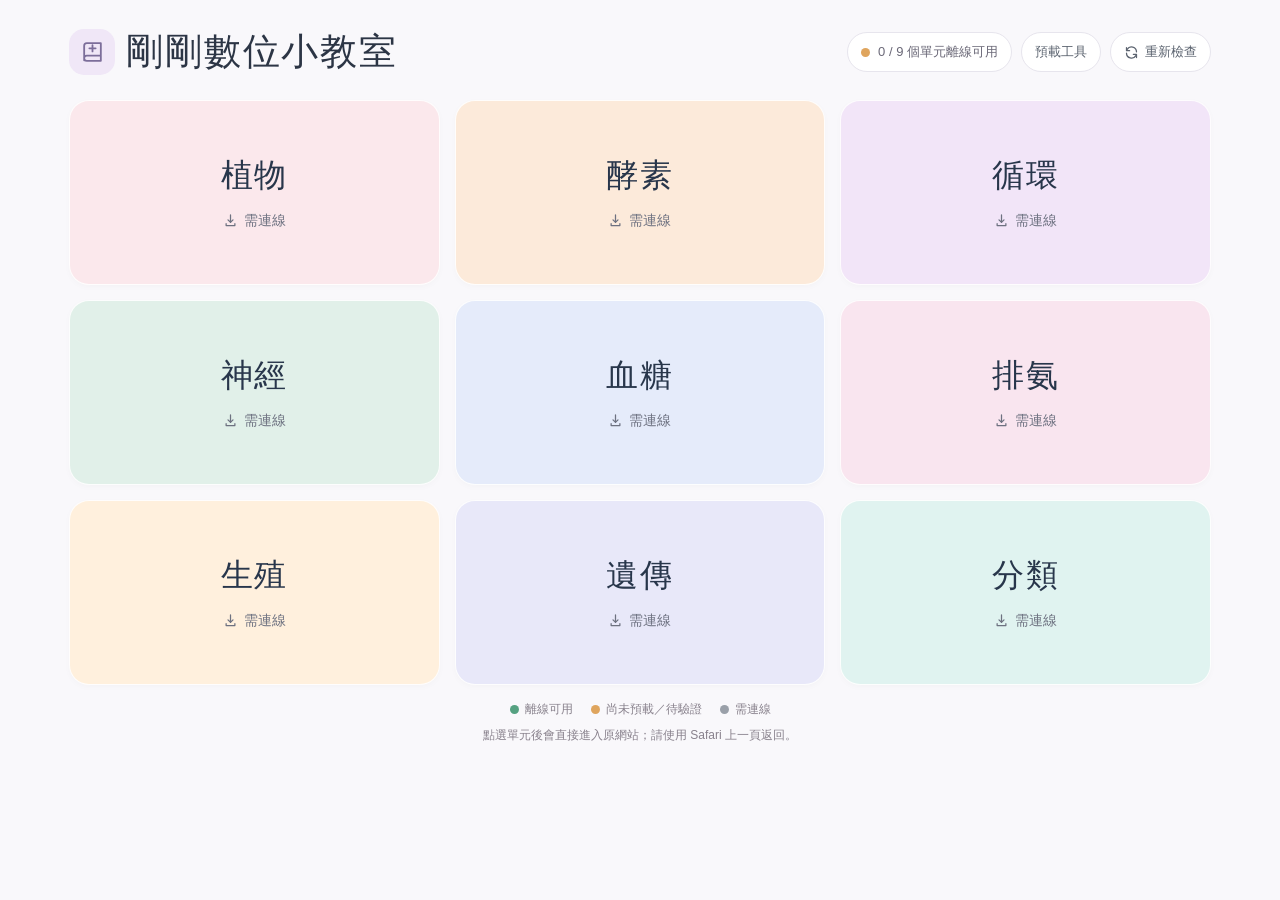
==== index.html @ 628648ef "Add files via upload" ====
<!doctype html>
<html lang="zh-Hant">
<head>
  <meta charset="UTF-8">
  <meta name="viewport" content="width=device-width, initial-scale=1, viewport-fit=cover">
  <meta name="theme-color" content="#f9f8fb">
  <meta name="description" content="剛剛數位小教室｜國中生物互動學習工具入口">
  <title>剛剛數位小教室</title>
  <link rel="stylesheet" href="./style.css">
  <script src="./app.js" defer></script>
</head>
<body>
  <main class="page">
    <header class="masthead">
      <div class="brand">
        <div class="brand-mark" aria-hidden="true">
          <svg viewBox="0 0 24 24" fill="none" stroke="currentColor" stroke-width="1.75" stroke-linecap="round" stroke-linejoin="round"><path d="M4 19.5V5.5A2.5 2.5 0 0 1 6.5 3H20v17H6.5A2.5 2.5 0 0 1 4 17.5 2.5 2.5 0 0 1 6.5 15H20"/><path d="M9 8h6M12 5v6"/></svg>
        </div>
        <h1>剛剛數位小教室</h1>
      </div>
      <div class="header-controls">
        <div class="summary" id="summary" role="status" aria-live="polite">
          <span class="summary-light" aria-hidden="true"></span>
          <span id="summary-text">正在檢查離線狀態</span>
        </div>
        <button class="check-button" id="prepare" type="button" hidden title="預先下載已整合的本機工具所需資源">預載工具</button>
        <button class="check-button" id="recheck" type="button" title="重新檢查本機快取中的教學工具" aria-label="重新檢查離線狀態">
          <svg viewBox="0 0 24 24" fill="none" stroke="currentColor" stroke-width="2" stroke-linecap="round" stroke-linejoin="round" aria-hidden="true"><path d="M20 11a8 8 0 0 0-14.9-4M4 4v5h5"/><path d="M4 13a8 8 0 0 0 14.9 4M20 20v-5h-5"/></svg>
          <span>重新檢查</span>
        </button>
      </div>
    </header>

    <section id="grid" class="grid" aria-label="教學單元">
      <p class="loading">載入教學單元中…</p>
    </section>

    <footer class="footer">
      <div class="legend" aria-label="離線狀態說明">
        <span class="legend-item"><span class="small-dot green"></span>離線可用</span>
        <span class="legend-item"><span class="small-dot orange"></span>尚未預載／待驗證</span>
        <span class="legend-item"><span class="small-dot gray"></span>需連線</span>
      </div>
      <p id="note">點選單元後會直接進入原網站；請使用 Safari 上一頁返回。</p>
    </footer>
  </main>
</body>
</html>
---- style.css ----
:root{
  font-family:-apple-system,BlinkMacSystemFont,"Noto Sans TC","PingFang TC","Microsoft JhengHei",sans-serif;
  color:#2c3545;background:#f9f8fb;font-synthesis:none;
}
*{box-sizing:border-box}
html{min-height:100%;-webkit-text-size-adjust:100%}
body{margin:0;min-height:100vh}
button,a{-webkit-tap-highlight-color:transparent}
.page{width:min(1200px,100%);margin:auto;padding:clamp(14px,2.4vw,29px);padding-bottom:max(18px,env(safe-area-inset-bottom))}
.masthead{display:flex;justify-content:space-between;align-items:center;gap:14px;margin-bottom:clamp(16px,2.4vw,25px)}
.brand{display:flex;align-items:center;gap:11px;min-width:0}
.brand-mark{display:grid;place-items:center;width:46px;height:46px;flex:none;border-radius:15px;background:#f0e7f7;color:#7c6e9a}
.brand-mark svg{width:25px;height:25px}
h1{margin:0;font-size:clamp(24px,3.0vw,37px);line-height:1.25;letter-spacing:.05em;font-weight:800;white-space:nowrap}
.header-controls{display:flex;align-items:center;gap:9px}
.summary{display:flex;align-items:center;gap:8px;border:1px solid #e7e5ed;background:#fff;border-radius:999px;padding:10px 13px;font-size:13px;color:#6a6877;white-space:nowrap}
.summary-light,.small-dot{width:9px;height:9px;flex:none;display:inline-block;border-radius:50%;background:#aeb1b9}
.summary-light.good,.small-dot.green{background:#55a181}
.summary-light.warn,.small-dot.orange{background:#dfa55e}
.small-dot.gray{background:#9aa0a9}
.check-button{display:flex;align-items:center;gap:6px;background:#fff;border:1px solid #e7e5ed;border-radius:999px;color:#5c6470;padding:10px 13px;font-size:13px;font-weight:650;cursor:pointer;white-space:nowrap}
.check-button svg{width:15px;height:15px}.check-button:active{transform:scale(.98)}
.grid{display:grid;grid-template-columns:repeat(3,minmax(0,1fr));gap:clamp(9px,1.2vw,15px)}
.tile{display:flex;flex-direction:column;align-items:center;justify-content:center;gap:17px;min-height:clamp(131px,21vh,185px);border:1px solid rgba(255,255,255,.9);border-radius:20px;text-decoration:none;color:#28364b;box-shadow:0 2px 6px rgba(50,38,55,.025);transition:transform .16s ease, box-shadow .16s ease;user-select:none}
.tile:hover{transform:translateY(-2px);box-shadow:0 8px 22px rgba(50,38,55,.065)}.tile:active{transform:scale(.987)}.tile:focus-visible{outline:3px solid #9382bf;outline-offset:2px}
.tile-title{font-size:clamp(24px,2.6vw,32px);font-weight:800;line-height:1.2;letter-spacing:.055em;text-align:center}
.tile-status{display:inline-flex;align-items:center;gap:6px;font-size:clamp(12px,1.2vw,14px);font-weight:600;color:#6e7480;line-height:1.3}
.tile-status svg{width:15px;height:15px;flex:none}
.tile-status.ready{color:#24795c}.tile-status.pending{color:#986a3d}.tile-status.online{color:#6d7180}.tile-status.unset{color:#9a5963}
.loading{grid-column:1/-1;text-align:center;padding:8vh 0;color:#8e8794}
.footer{margin-top:16px;text-align:center;color:#88818c;font-size:12px}
.legend{display:flex;justify-content:center;align-items:center;gap:18px;flex-wrap:wrap}
.legend-item{display:flex;align-items:center;gap:6px}
.footer p{margin:9px 0 0}
@media (max-width:800px){.masthead{align-items:flex-start;flex-wrap:wrap}.header-controls{margin-left:auto}}
@media (max-width:560px){.grid{grid-template-columns:repeat(2,minmax(0,1fr))}.tile{min-height:135px}.brand-mark{width:39px;height:39px}.summary{padding:8px 10px}.check-button{padding:8px 11px}.check-button span{display:none}.footer{font-size:11px}}
@media(orientation:landscape) and (max-height:740px){.page{padding:12px 18px}.masthead{margin-bottom:10px}.brand-mark{width:37px;height:37px;border-radius:11px}.brand-mark svg{width:22px;height:22px}h1{font-size:27px}.tile{min-height:clamp(103px,23vh,145px);gap:13px;border-radius:17px}.tile-title{font-size:25px}.grid{gap:9px}.footer{margin-top:9px}.footer p{margin-top:4px}}
@media(prefers-reduced-motion:reduce){.tile,.check-button{transition:none}}
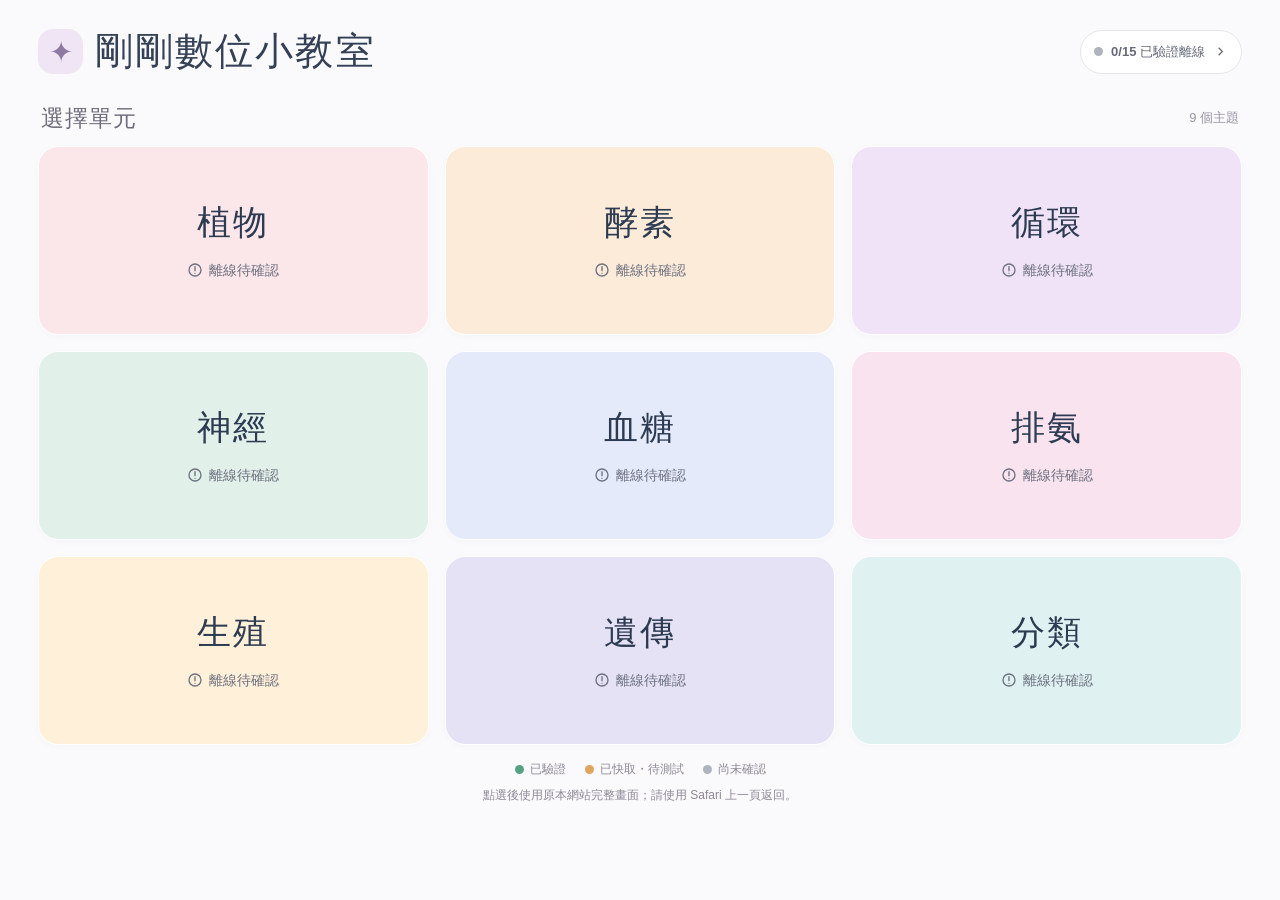
==== commit 360dadae: "Add files via upload" ====
--- a/index.html
+++ b/index.html
@@ -1,48 +1,45 @@
 <!doctype html>
 <html lang="zh-Hant">
 <head>
-  <meta charset="UTF-8">
+  <meta charset="utf-8">
   <meta name="viewport" content="width=device-width, initial-scale=1, viewport-fit=cover">
-  <meta name="theme-color" content="#f9f8fb">
-  <meta name="description" content="剛剛數位小教室｜國中生物互動學習工具入口">
+  <meta name="theme-color" content="#faf9fc">
+  <meta name="description" content="剛剛數位小教室：國中生物互動教學入口">
   <title>剛剛數位小教室</title>
-  <link rel="stylesheet" href="./style.css">
-  <script src="./app.js" defer></script>
+  <link rel="icon" href="./icon.svg" type="image/svg+xml">
+  <link rel="manifest" href="./manifest.webmanifest">
+  <link rel="stylesheet" href="./hub-v4.css">
+  <script src="./hub-v4.js" defer></script>
 </head>
 <body>
   <main class="page">
     <header class="masthead">
       <div class="brand">
-        <div class="brand-mark" aria-hidden="true">
-          <svg viewBox="0 0 24 24" fill="none" stroke="currentColor" stroke-width="1.75" stroke-linecap="round" stroke-linejoin="round"><path d="M4 19.5V5.5A2.5 2.5 0 0 1 6.5 3H20v17H6.5A2.5 2.5 0 0 1 4 17.5 2.5 2.5 0 0 1 6.5 15H20"/><path d="M9 8h6M12 5v6"/></svg>
-        </div>
+        <span class="brand-icon" aria-hidden="true">✦</span>
         <h1>剛剛數位小教室</h1>
       </div>
-      <div class="header-controls">
-        <div class="summary" id="summary" role="status" aria-live="polite">
-          <span class="summary-light" aria-hidden="true"></span>
-          <span id="summary-text">正在檢查離線狀態</span>
-        </div>
-        <button class="check-button" id="prepare" type="button" hidden title="預先下載已整合的本機工具所需資源">預載工具</button>
-        <button class="check-button" id="recheck" type="button" title="重新檢查本機快取中的教學工具" aria-label="重新檢查離線狀態">
-          <svg viewBox="0 0 24 24" fill="none" stroke="currentColor" stroke-width="2" stroke-linecap="round" stroke-linejoin="round" aria-hidden="true"><path d="M20 11a8 8 0 0 0-14.9-4M4 4v5h5"/><path d="M4 13a8 8 0 0 0 14.9 4M20 20v-5h-5"/></svg>
-          <span>重新檢查</span>
-        </button>
-      </div>
+      <button class="status-summary" id="status-summary" type="button" aria-label="查看離線準備情況">
+        <span class="status-dot" id="status-dot"></span><span id="status-summary-text">檢查離線狀態</span>
+        <svg viewBox="0 0 24 24" aria-hidden="true"><path d="m9 18 6-6-6-6"/></svg>
+      </button>
     </header>
-
-    <section id="grid" class="grid" aria-label="教學單元">
-      <p class="loading">載入教學單元中…</p>
+    <section class="section-heading" id="section-heading" aria-live="polite">
+      <h2 id="section-title">選擇單元</h2>
+      <span id="section-count" class="section-count">9 個主題</span>
     </section>
-
+    <section class="grid" id="grid" aria-label="教學單元">
+      <p class="loading">正在載入單元…</p>
+    </section>
     <footer class="footer">
-      <div class="legend" aria-label="離線狀態說明">
-        <span class="legend-item"><span class="small-dot green"></span>離線可用</span>
-        <span class="legend-item"><span class="small-dot orange"></span>尚未預載／待驗證</span>
-        <span class="legend-item"><span class="small-dot gray"></span>需連線</span>
-      </div>
-      <p id="note">點選單元後會直接進入原網站；請使用 Safari 上一頁返回。</p>
+      <div class="legend"><span><i class="dot green"></i>已驗證</span><span><i class="dot amber"></i>已快取・待測試</span><span><i class="dot gray"></i>尚未確認</span></div>
+      <p>點選後使用原本網站完整畫面；請使用 Safari 上一頁返回。</p>
     </footer>
   </main>
+  <dialog id="offline-dialog" class="offline-dialog" aria-labelledby="offline-title">
+    <div class="dialog-head"><h2 id="offline-title">離線準備檢查</h2><button class="close" id="close-dialog" type="button" aria-label="關閉">✕</button></div>
+    <p class="dialog-info">這裡檢查的是<strong>目前這台 iPad</strong>。綠色狀態須先關閉 Wi-Fi、成功操作過該單元，再手動確認；系統也會檢查是否仍有必要的快取。單純連上 Wi-Fi 不代表離線可用。</p>
+    <div id="offline-list" class="offline-list"></div>
+    <div class="dialog-foot"><button id="refresh-status" type="button">重新檢查</button><button id="dialog-done" type="button">完成</button></div>
+  </dialog>
 </body>
 </html>
--- a/hub-v4.css
+++ b/hub-v4.css
@@ -0,0 +1,18 @@
+:root{font-family:-apple-system,BlinkMacSystemFont,"PingFang TC","Noto Sans TC","Microsoft JhengHei",sans-serif;background:#faf9fc;color:#344056;font-synthesis:none}
+*{box-sizing:border-box}html{min-height:100%;-webkit-text-size-adjust:100%}body{margin:0;min-height:100vh}button,a{-webkit-tap-highlight-color:transparent}button{font:inherit}
+.page{max-width:1260px;margin:0 auto;padding:clamp(14px,2.4vw,28px);padding-bottom:max(16px,env(safe-area-inset-bottom))}
+.masthead{display:flex;align-items:center;justify-content:space-between;gap:16px;margin-bottom:clamp(18px,2.5vw,27px)}
+.brand{display:flex;align-items:center;gap:12px;min-width:0}.brand-icon{width:45px;height:45px;display:grid;place-items:center;background:#f0e5f4;border-radius:15px;color:#8d79a2;font-size:29px;flex:none}
+h1{font-size:clamp(24px,3.2vw,38px);font-weight:800;line-height:1.25;letter-spacing:.055em;white-space:nowrap;margin:0}
+.status-summary{display:flex;align-items:center;gap:8px;background:white;border:1px solid #e7e4ed;border-radius:999px;padding:11px 13px;font-size:13px;font-weight:650;color:#666a79;white-space:nowrap;cursor:pointer;min-height:44px}.status-summary svg{width:15px;height:15px;stroke:currentColor;fill:none;stroke-width:2}.status-dot,.dot{display:inline-block;width:9px;height:9px;flex:none;border-radius:50%;background:#aeb4be}.status-dot.good,.dot.green{background:#55a184}.status-dot.partial,.dot.amber{background:#dfa55e}.dot.gray{background:#aeb4be}
+.section-heading{display:flex;align-items:center;justify-content:space-between;gap:12px;margin:0 0 12px;padding:0 3px}.section-heading h2{font-size:clamp(17px,2vw,23px);font-weight:700;letter-spacing:.04em;margin:0;color:#6e6c7a}.section-count{color:#9995a2;font-size:13px}
+.grid{display:grid;grid-template-columns:repeat(3,minmax(0,1fr));gap:clamp(9px,1.3vw,16px)}
+.tile{display:flex;flex-direction:column;align-items:center;justify-content:center;gap:clamp(12px,2vh,19px);min-height:clamp(142px,21vh,196px);border:1px solid rgba(255,255,255,.95);border-radius:20px;text-decoration:none;color:#2c3b52;box-shadow:0 2px 7px rgba(61,48,64,.025);transition:transform .16s ease,box-shadow .16s ease;cursor:pointer;user-select:none;padding:12px 8px}
+.tile:hover{transform:translateY(-2px);box-shadow:0 8px 18px rgba(61,48,64,.07)}.tile:active{transform:scale(.987)}.tile:focus-visible,.status-summary:focus-visible,.close:focus-visible{outline:3px solid #9a8ac7;outline-offset:3px}
+.tile-title{font-size:clamp(24px,2.7vw,34px);font-weight:800;line-height:1.25;letter-spacing:.055em;text-align:center}.tile-status{display:flex;align-items:center;gap:6px;font-size:clamp(12px,1.1vw,14px);font-weight:600;color:#747785;line-height:1.25}.tile-status svg{width:16px;height:16px;flex:none}.tile-status.ready{color:#257b5d}.tile-status.cached{color:#966a3d}.tile-status.unknown{color:#6d7180}
+.loading{grid-column:1/-1;text-align:center;color:#9a95a1;padding:8vh 0}.footer{text-align:center;margin-top:16px;color:#8d8996;font-size:12px}.footer p{margin:9px 0 0}.legend{display:flex;gap:19px;align-items:center;justify-content:center;flex-wrap:wrap}.legend span{display:flex;align-items:center;gap:6px}
+.offline-dialog{border:1px solid #e8e2ec;border-radius:22px;padding:0;width:min(690px,calc(100vw - 28px));max-height:min(90dvh,850px);background:#fff;color:#354056;box-shadow:0 24px 90px #24203655}.offline-dialog::backdrop{background:rgba(28,30,47,.4)}.dialog-head{display:flex;align-items:center;justify-content:space-between;gap:15px;padding:19px 22px 12px}.dialog-head h2{margin:0;font-size:23px}.close{border:0;background:#f3eff5;border-radius:10px;width:36px;height:36px;cursor:pointer}.dialog-info{font-size:13px;color:#696977;line-height:1.7;margin:0 22px 12px}.offline-list{padding:0 22px 8px;max-height:53dvh;overflow:auto}.offline-row{display:flex;align-items:center;justify-content:space-between;gap:12px;padding:10px 0;border-bottom:1px solid #f0edf2}.offline-name{font-size:14px;font-weight:700}.offline-state{font-size:12px;color:#777985;margin-top:3px}.offline-state.ready{color:#287e60}.offline-state.cached{color:#9b6b3b}.offline-actions{display:flex;gap:6px;flex-shrink:0}.offline-actions button,.dialog-foot button{border:1px solid #e4dfea;background:#faf8fb;border-radius:10px;padding:8px 10px;font-size:12px;color:#515366;font-weight:650;cursor:pointer;min-height:37px}.offline-actions button:disabled{opacity:.45;cursor:not-allowed}.dialog-foot{display:flex;justify-content:flex-end;gap:10px;padding:14px 22px 19px}.dialog-foot #dialog-done{background:#ecdfef;border-color:#ecdfef}
+@media(max-width:760px){.masthead{flex-wrap:wrap;align-items:flex-start}.status-summary{margin-left:auto}.tile{min-height:142px}.tile-title{font-size:25px}}
+@media(max-width:570px){.grid{grid-template-columns:repeat(2,minmax(0,1fr))}.tile{min-height:140px}.brand-icon{width:38px;height:38px}h1{font-size:23px}.tile-title{font-size:23px}.section-heading{margin-top:2px}.status-summary{font-size:12px}.offline-row{flex-wrap:wrap}.offline-actions{width:100%}}
+@media(orientation:landscape) and (max-height:740px){.page{padding:11px 18px}.masthead{margin-bottom:11px}.brand-icon{width:38px;height:38px;border-radius:11px}h1{font-size:28px}.section-heading{margin-bottom:8px}.section-heading h2{font-size:18px}.tile{min-height:clamp(103px,22vh,147px);gap:11px;border-radius:17px}.tile-title{font-size:clamp(23px,2.6vw,30px)}.grid{gap:9px}.footer{margin-top:9px}.footer p{margin-top:4px}}
+@media(prefers-reduced-motion:reduce){.tile{transition:none}}
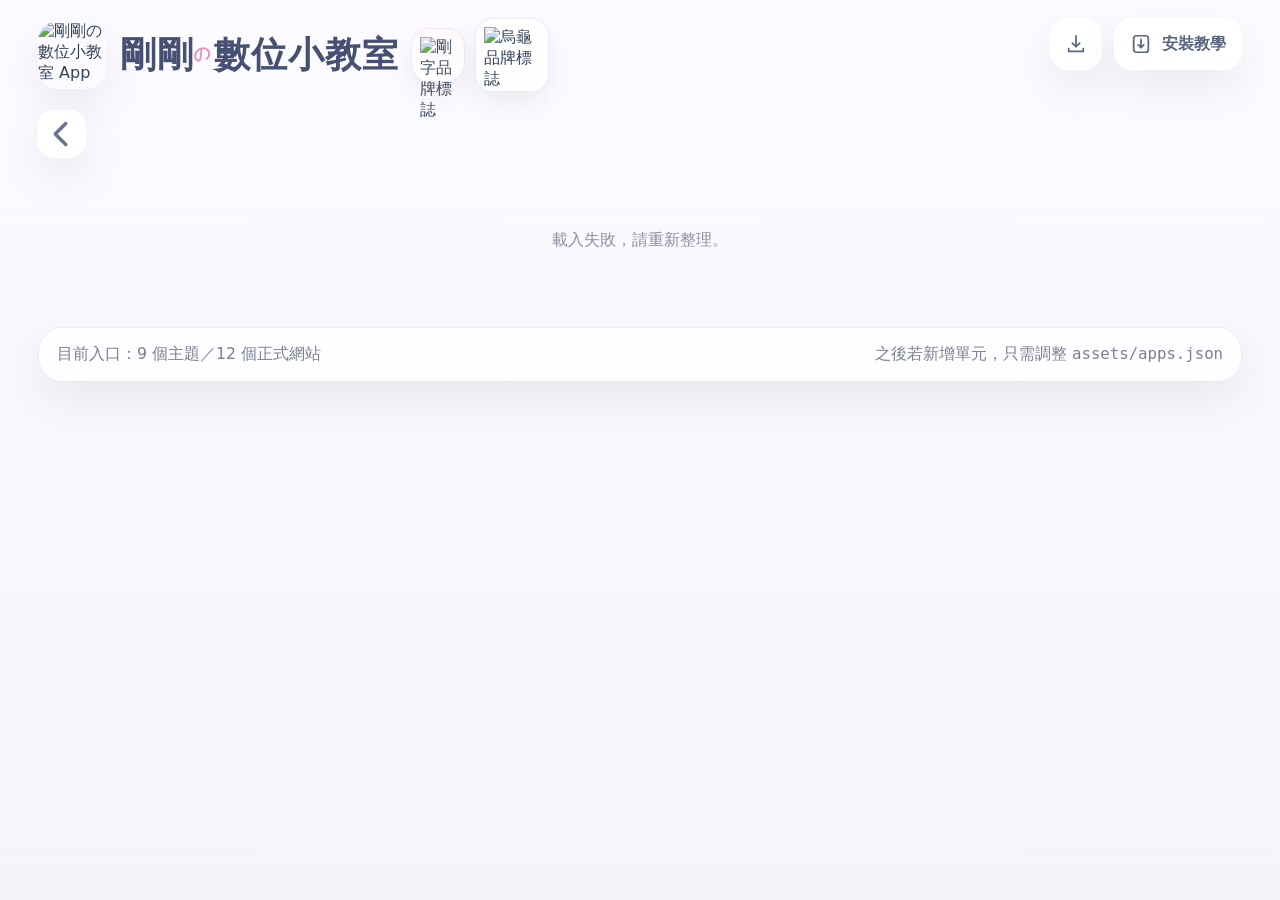
==== commit 57a9183a: "Add files via upload" ====
--- a/index.html
+++ b/index.html
@@ -1,45 +1,35 @@
 <!doctype html>
 <html lang="zh-Hant">
 <head>
-  <meta charset="utf-8">
-  <meta name="viewport" content="width=device-width, initial-scale=1, viewport-fit=cover">
-  <meta name="theme-color" content="#faf9fc">
-  <meta name="description" content="剛剛數位小教室：國中生物互動教學入口">
-  <title>剛剛數位小教室</title>
-  <link rel="icon" href="./icon.svg" type="image/svg+xml">
+  <meta charset="utf-8"><meta name="viewport" content="width=device-width,initial-scale=1,viewport-fit=cover">
+  <meta name="theme-color" content="#faf7fb"><meta name="description" content="剛剛の數位小教室｜國中生物互動教學入口網站">
+  <title>剛剛の數位小教室</title>
+  <link rel="icon" href="./assets/app-icon-192.png" type="image/png">
+  <link rel="apple-touch-icon" href="./assets/app-icon-180.png">
   <link rel="manifest" href="./manifest.webmanifest">
-  <link rel="stylesheet" href="./hub-v4.css">
-  <script src="./hub-v4.js" defer></script>
+  <link rel="stylesheet" href="./style.css"><script src="./app.js" defer></script>
 </head>
 <body>
-  <main class="page">
-    <header class="masthead">
-      <div class="brand">
-        <span class="brand-icon" aria-hidden="true">✦</span>
-        <h1>剛剛數位小教室</h1>
+  <div class="shell">
+    <header class="header">
+      <div class="identity">
+        <img class="app-mark" src="./assets/app-icon-192.png" alt="剛剛の數位小教室 App Icon">
+        <div class="title-wrap">
+          <h1>剛剛<span class="no">の</span>數位小教室</h1>
+          <div class="logo-cluster" aria-label="品牌標誌">
+            <div class="logo-dot"><img src="./assets/logo-mark-black.png" alt="剛字品牌標誌"></div>
+            <div class="logo-card"><img src="./assets/logo-turtle.png" alt="烏龜品牌標誌"></div>
+          </div>
+        </div>
       </div>
-      <button class="status-summary" id="status-summary" type="button" aria-label="查看離線準備情況">
-        <span class="status-dot" id="status-dot"></span><span id="status-summary-text">檢查離線狀態</span>
-        <svg viewBox="0 0 24 24" aria-hidden="true"><path d="m9 18 6-6-6-6"/></svg>
-      </button>
+      <div class="header-actions">
+        <a class="icon-btn" href="./offline.html" title="離線教材" aria-label="離線教材"><svg viewBox="0 0 24 24" fill="none" stroke="currentColor" stroke-width="1.9" stroke-linecap="round" stroke-linejoin="round" aria-hidden="true"><path d="M12 3v12m-4-4 4 4 4-4"/><path d="M4 17v3h16v-3"/></svg></a>
+        <button class="install-button" id="install-help" type="button" aria-haspopup="dialog" aria-controls="install-dialog"><svg viewBox="0 0 24 24" fill="none" stroke="currentColor" stroke-width="1.9" stroke-linecap="round" stroke-linejoin="round" aria-hidden="true"><rect x="4" y="3" width="16" height="18" rx="3"/><path d="M12 7v9m-3-3 3 3 3-3"/></svg><span>安裝教學</span></button>
+      </div>
     </header>
-    <section class="section-heading" id="section-heading" aria-live="polite">
-      <h2 id="section-title">選擇單元</h2>
-      <span id="section-count" class="section-count">9 個主題</span>
-    </section>
-    <section class="grid" id="grid" aria-label="教學單元">
-      <p class="loading">正在載入單元…</p>
-    </section>
-    <footer class="footer">
-      <div class="legend"><span><i class="dot green"></i>已驗證</span><span><i class="dot amber"></i>已快取・待測試</span><span><i class="dot gray"></i>尚未確認</span></div>
-      <p>點選後使用原本網站完整畫面；請使用 Safari 上一頁返回。</p>
-    </footer>
-  </main>
-  <dialog id="offline-dialog" class="offline-dialog" aria-labelledby="offline-title">
-    <div class="dialog-head"><h2 id="offline-title">離線準備檢查</h2><button class="close" id="close-dialog" type="button" aria-label="關閉">✕</button></div>
-    <p class="dialog-info">這裡檢查的是<strong>目前這台 iPad</strong>。綠色狀態須先關閉 Wi-Fi、成功操作過該單元，再手動確認；系統也會檢查是否仍有必要的快取。單純連上 Wi-Fi 不代表離線可用。</p>
-    <div id="offline-list" class="offline-list"></div>
-    <div class="dialog-foot"><button id="refresh-status" type="button">重新檢查</button><button id="dialog-done" type="button">完成</button></div>
-  </dialog>
-</body>
-</html>
+    <div class="section-bar" id="section-bar" hidden><button class="back-button" id="back-button" type="button" aria-label="返回首頁"><svg viewBox="0 0 24 24" fill="none" stroke="currentColor" stroke-width="2.3" stroke-linecap="round" stroke-linejoin="round"><path d="m14.5 5-7 7 7 7"/></svg></button><h2 id="section-name"></h2></div>
+    <main id="grid" class="grid" aria-label="教學網站選單"><p class="loading">正在載入…</p></main>
+    <section class="meta-panel"><div>目前入口：9 個主題／12 個正式網站</div><div>之後若新增單元，只需調整 <code>assets/apps.json</code></div></section>
+  </div>
+  <dialog class="dialog" id="install-dialog" aria-labelledby="install-title"><div class="dialog-body"><div class="dialog-top"><h2 id="install-title">安裝到 iPad</h2><button id="close-install" class="dialog-close" type="button" aria-label="關閉">✕</button></div><ol class="steps"><li><span class="step-number">1</span><span>用 <strong>Safari</strong> 開啟本網站</span></li><li><span class="step-number">2</span><span>點下方 <strong>分享</strong> 鍵</span></li><li><span class="step-number">3</span><span>選擇 <strong>加入主畫面</strong></span></li><li><span class="step-number">4</span><span>之後可直接從 iPad 主畫面開啟</span></li></ol><p class="install-note">這一版先更新入口網站視覺與品牌。離線教材下載功能請等你下一輪測試時再驗收。</p><button id="done-install" class="dialog-done" type="button">知道了</button></div></dialog>
+</body></html>
--- a/style.css
+++ b/style.css
@@ -0,0 +1,55 @@
+
+:root{
+  --bg:#f8f5fb; --panel:#ffffffbf; --text:#35425b; --muted:#7a8194; --line:#ece4f2;
+  --shadow:0 16px 40px rgba(122,112,146,.12); --radius:28px;
+  --rose:#f7dde4; --beige:#f2e4d5; --lavender:#eadcf6; --mint:#dbece6; --blue:#dfe5f4;
+  --pink:#f3dfe9; --sand:#f4e7d1; --violet:#e4e2f8; --sage:#dbe9e6;
+}
+*{box-sizing:border-box}
+html,body{margin:0;padding:0;background:linear-gradient(180deg,#fcfbff 0%,#f7f3fa 100%);color:var(--text);font-family:"DFPHaiBao-W3","Hannotate TC","PingFang TC","Microsoft JhengHei",system-ui,sans-serif;}
+body{min-height:100dvh}
+a{text-decoration:none;color:inherit}
+button{font:inherit}
+.shell{max-width:1240px;margin:0 auto;padding:18px 18px 36px}
+.header{display:flex;justify-content:space-between;gap:18px;align-items:flex-start;margin-bottom:18px;flex-wrap:wrap}
+.identity{display:flex;gap:14px;align-items:center;flex:1 1 auto;min-width:290px}
+.app-mark{width:68px;height:68px;border-radius:20px;box-shadow:var(--shadow)}
+.title-wrap{display:flex;align-items:center;gap:12px;flex-wrap:wrap}
+h1{margin:0;font-size:clamp(1.9rem,2.8vw,2.8rem);line-height:1;color:#465073;font-weight:900;letter-spacing:.03em}
+h1 .no{display:inline-block;font-size:.48em;transform:rotate(-18deg) translateY(-.45em);transform-origin:center;color:#ec8fb0;margin:0 .08em 0 .02em;font-weight:900}
+.logo-cluster{display:flex;align-items:center;gap:10px;flex-wrap:nowrap}
+.logo-card,.logo-dot{display:grid;place-items:center;border-radius:18px;background:rgba(255,255,255,.82);box-shadow:0 10px 24px rgba(124,105,140,.11);border:1px solid rgba(241,230,244,.9)}
+.logo-card{width:74px;height:74px;padding:8px}
+.logo-card img{max-width:100%;max-height:100%;object-fit:contain}
+.logo-dot{width:54px;height:54px;padding:8px;background:linear-gradient(180deg,#fff9fb,#fff)}
+.logo-dot img{max-width:100%;max-height:100%;object-fit:contain;opacity:.94}
+.header-actions{display:flex;align-items:center;gap:12px;flex-wrap:wrap}
+.icon-btn,.install-button{border:0;background:#fff;border-radius:18px;box-shadow:var(--shadow);display:flex;align-items:center;justify-content:center;color:#5b6680}
+.icon-btn{width:52px;height:52px}
+.install-button{padding:0 16px;height:52px;gap:10px;font-weight:800}
+.install-button span{white-space:nowrap}
+.icon-btn svg,.install-button svg{width:22px;height:22px}
+.section-bar{display:flex;align-items:center;gap:14px;margin:8px 0 18px}
+.back-button{width:48px;height:48px;border-radius:16px;border:0;background:#fff;box-shadow:var(--shadow);display:grid;place-items:center;color:#66728f}
+.section-bar h2{margin:0;font-size:1.55rem;font-weight:900;color:#55607d}
+.grid{display:grid;grid-template-columns:repeat(3,minmax(0,1fr));gap:18px}
+.card{min-height:138px;border-radius:28px;padding:20px 24px;display:flex;align-items:center;justify-content:center;position:relative;box-shadow:0 12px 30px rgba(137,118,150,.10);border:1px solid rgba(255,255,255,.72);transition:transform .16s ease, box-shadow .16s ease}
+.card:hover,.card:focus-visible{transform:translateY(-2px);box-shadow:0 16px 34px rgba(137,118,150,.16)}
+.card .name{font-size:2rem;font-weight:900;letter-spacing:.05em;color:#3f4a67;text-align:center}
+.card .small{font-size:1.42rem}
+.rose{background:var(--rose)} .beige{background:var(--beige)} .lavender{background:var(--lavender)} .mint{background:var(--mint)} .blue{background:var(--blue)} .pink{background:var(--pink)} .sand{background:var(--sand)} .violet{background:var(--violet)} .sage{background:var(--sage)}
+.meta-panel{margin-top:22px;background:rgba(255,255,255,.75);border:1px solid rgba(242,232,246,.95);box-shadow:var(--shadow);border-radius:24px;padding:16px 18px;color:var(--muted);font-size:.98rem;display:flex;justify-content:space-between;gap:18px;flex-wrap:wrap}
+.dialog{border:0;border-radius:24px;padding:0;max-width:520px;width:min(92vw,520px);box-shadow:0 30px 80px rgba(39,34,54,.22)}
+.dialog::backdrop{background:rgba(50,43,64,.42)}
+.dialog-body{padding:22px 22px 20px;background:#fff}
+.dialog-top{display:flex;align-items:center;justify-content:space-between;gap:12px;margin-bottom:8px}
+.dialog-top h2{margin:0;font-size:1.5rem;color:#4f5a78}
+.dialog-close{width:40px;height:40px;border:0;border-radius:14px;background:#f7f2fa;color:#67708a}
+.steps{list-style:none;padding:8px 0 0;margin:0;display:grid;gap:12px}
+.steps li{display:flex;gap:10px;align-items:flex-start;color:#56607c;font-size:1rem}
+.step-number{width:28px;height:28px;border-radius:50%;background:#fde4eb;color:#cf6f92;display:grid;place-items:center;font-weight:900;flex:0 0 28px}
+.install-note{margin:18px 0 0;color:#8b7484;background:#fff6f8;padding:12px 14px;border-radius:16px;line-height:1.6}
+.dialog-done{margin-top:18px;width:100%;height:48px;border:0;border-radius:16px;background:#5f6e97;color:#fff;font-weight:900}
+.loading{grid-column:1/-1;text-align:center;color:#8a90a2;padding:38px 0}
+@media (max-width:980px){.grid{grid-template-columns:repeat(2,minmax(0,1fr));}.card{min-height:128px}.card .name{font-size:1.8rem}}
+@media (max-width:640px){.shell{padding:16px 14px 28px}.grid{grid-template-columns:1fr}.identity{align-items:flex-start}.title-wrap{align-items:flex-start;flex-direction:column;gap:10px}.logo-cluster{gap:8px}.logo-card{width:62px;height:62px}.logo-dot{width:48px;height:48px}.header-actions{width:100%;justify-content:flex-end}.card{min-height:116px}.card .name{font-size:1.65rem}.meta-panel{font-size:.93rem}}
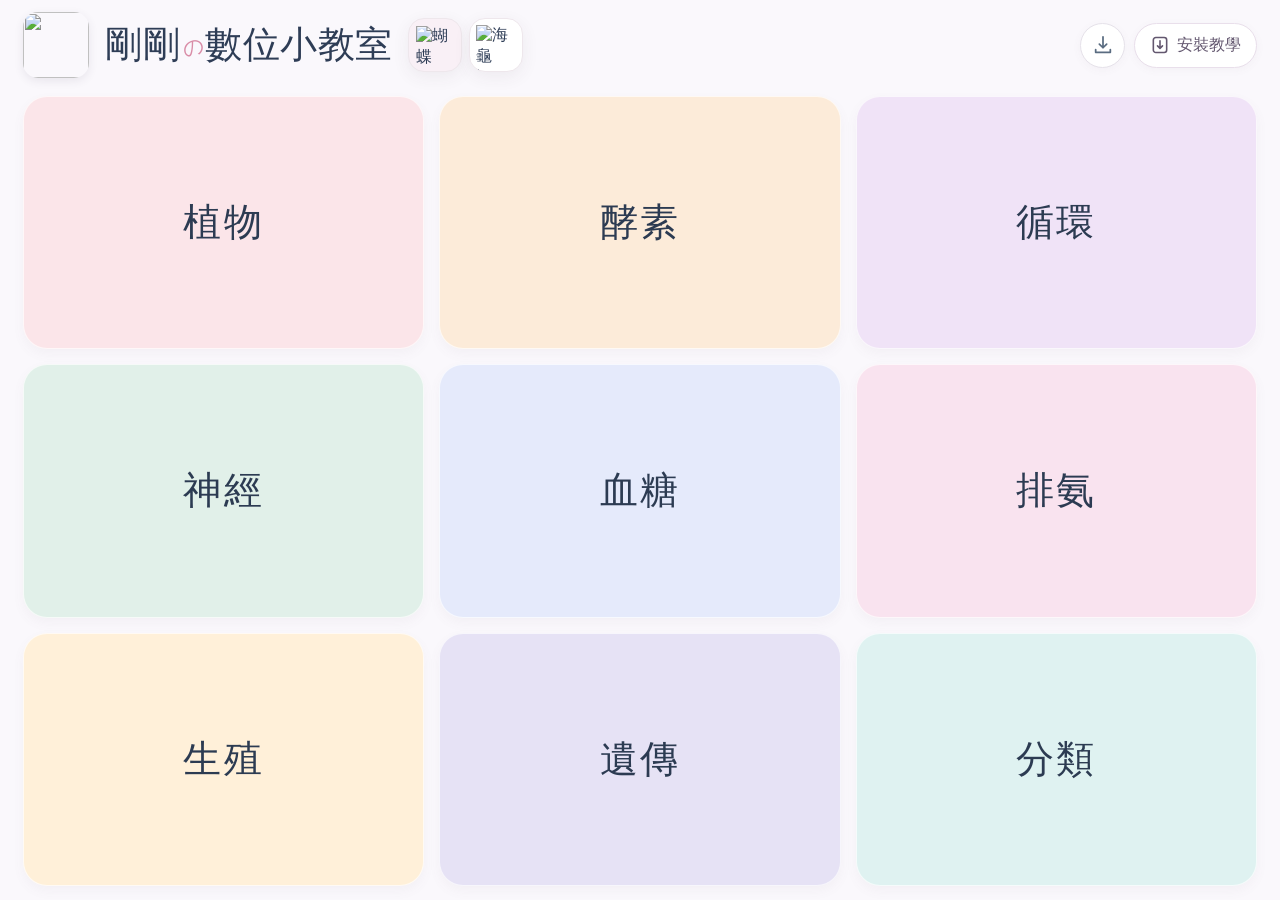
==== commit 63315200: "Add files via upload" ====
--- a/index.html
+++ b/index.html
@@ -1,35 +1,58 @@
 <!doctype html>
 <html lang="zh-Hant">
 <head>
-  <meta charset="utf-8"><meta name="viewport" content="width=device-width,initial-scale=1,viewport-fit=cover">
-  <meta name="theme-color" content="#faf7fb"><meta name="description" content="剛剛の數位小教室｜國中生物互動教學入口網站">
+  <meta charset="utf-8">
+  <meta name="viewport" content="width=device-width, initial-scale=1, viewport-fit=cover">
+  <meta name="theme-color" content="#faf8fc">
+  <meta name="description" content="剛剛の數位小教室｜自製生物互動教學網站">
   <title>剛剛の數位小教室</title>
   <link rel="icon" href="./assets/app-icon-192.png" type="image/png">
   <link rel="apple-touch-icon" href="./assets/app-icon-180.png">
   <link rel="manifest" href="./manifest.webmanifest">
-  <link rel="stylesheet" href="./style.css"><script src="./app.js" defer></script>
+  <link rel="stylesheet" href="./style.css">
+  <script src="./app.js" defer></script>
 </head>
 <body>
   <div class="shell">
     <header class="header">
       <div class="identity">
-        <img class="app-mark" src="./assets/app-icon-192.png" alt="剛剛の數位小教室 App Icon">
-        <div class="title-wrap">
-          <h1>剛剛<span class="no">の</span>數位小教室</h1>
-          <div class="logo-cluster" aria-label="品牌標誌">
-            <div class="logo-dot"><img src="./assets/logo-mark-black.png" alt="剛字品牌標誌"></div>
-            <div class="logo-card"><img src="./assets/logo-turtle.png" alt="烏龜品牌標誌"></div>
+        <img class="app-mark" src="./assets/app-icon-192.png" width="60" height="60" alt="" aria-hidden="true">
+        <div class="brand-row">
+          <h1>剛剛<span class="kana-no">の</span>數位小教室</h1>
+          <div class="brand-logos" aria-label="蝴蝶與海龜品牌標誌">
+            <span class="brand-logo brand-logo-butterfly"><img src="./assets/brand-butterfly.png" alt="蝴蝶 Logo"></span>
+            <span class="brand-logo brand-logo-turtle"><img src="./assets/brand-turtle.png" alt="海龜 Logo"></span>
           </div>
         </div>
       </div>
-      <div class="header-actions">
-        <a class="icon-btn" href="./offline.html" title="離線教材" aria-label="離線教材"><svg viewBox="0 0 24 24" fill="none" stroke="currentColor" stroke-width="1.9" stroke-linecap="round" stroke-linejoin="round" aria-hidden="true"><path d="M12 3v12m-4-4 4 4 4-4"/><path d="M4 17v3h16v-3"/></svg></a>
-        <button class="install-button" id="install-help" type="button" aria-haspopup="dialog" aria-controls="install-dialog"><svg viewBox="0 0 24 24" fill="none" stroke="currentColor" stroke-width="1.9" stroke-linecap="round" stroke-linejoin="round" aria-hidden="true"><rect x="4" y="3" width="16" height="18" rx="3"/><path d="M12 7v9m-3-3 3 3 3-3"/></svg><span>安裝教學</span></button>
-      </div>
+      <div class="header-actions"><a class="offline-entry" href="./offline.html" title="離線教材下載" aria-label="離線教材下載"><svg viewBox="0 0 24 24" fill="none" stroke="currentColor" stroke-width="1.9" stroke-linecap="round" stroke-linejoin="round" aria-hidden="true"><path d="M12 3v12m-4-4 4 4 4-4"/><path d="M4 17v3h16v-3"/></svg></a><button class="install-button" id="install-help" type="button" aria-haspopup="dialog" aria-controls="install-dialog">
+        <svg viewBox="0 0 24 24" fill="none" stroke="currentColor" stroke-width="1.9" stroke-linecap="round" stroke-linejoin="round" aria-hidden="true"><rect x="4" y="3" width="16" height="18" rx="3"/><path d="M12 7v9m-3-3 3 3 3-3"/></svg>
+        <span>安裝教學</span>
+      </button></div>
     </header>
-    <div class="section-bar" id="section-bar" hidden><button class="back-button" id="back-button" type="button" aria-label="返回首頁"><svg viewBox="0 0 24 24" fill="none" stroke="currentColor" stroke-width="2.3" stroke-linecap="round" stroke-linejoin="round"><path d="m14.5 5-7 7 7 7"/></svg></button><h2 id="section-name"></h2></div>
-    <main id="grid" class="grid" aria-label="教學網站選單"><p class="loading">正在載入…</p></main>
-    <section class="meta-panel"><div>目前入口：9 個主題／12 個正式網站</div><div>之後若新增單元，只需調整 <code>assets/apps.json</code></div></section>
+    <div class="section-bar" id="section-bar" hidden>
+      <button class="back-button" id="back-button" type="button" aria-label="返回九宮格首頁" title="返回九宮格首頁">
+        <svg viewBox="0 0 24 24" fill="none" stroke="currentColor" stroke-width="2.3" stroke-linecap="round" stroke-linejoin="round" aria-hidden="true"><path d="m14.5 5-7 7 7 7"/></svg>
+      </button>
+      <h2 id="section-name"></h2>
+    </div>
+    <main id="grid" class="grid" aria-label="教學網站選單">
+      <p class="loading">正在載入…</p>
+    </main>
   </div>
-  <dialog class="dialog" id="install-dialog" aria-labelledby="install-title"><div class="dialog-body"><div class="dialog-top"><h2 id="install-title">安裝到 iPad</h2><button id="close-install" class="dialog-close" type="button" aria-label="關閉">✕</button></div><ol class="steps"><li><span class="step-number">1</span><span>用 <strong>Safari</strong> 開啟本網站</span></li><li><span class="step-number">2</span><span>點下方 <strong>分享</strong> 鍵</span></li><li><span class="step-number">3</span><span>選擇 <strong>加入主畫面</strong></span></li><li><span class="step-number">4</span><span>之後可直接從 iPad 主畫面開啟</span></li></ol><p class="install-note">這一版先更新入口網站視覺與品牌。離線教材下載功能請等你下一輪測試時再驗收。</p><button id="done-install" class="dialog-done" type="button">知道了</button></div></dialog>
-</body></html>+  <dialog class="install-dialog" id="install-dialog" aria-labelledby="install-title">
+    <div class="dialog-top">
+      <h2 id="install-title">安裝到 iPad</h2>
+      <button id="close-install" class="dialog-close" type="button" aria-label="關閉安裝教學">✕</button>
+    </div>
+    <ol class="steps">
+      <li><span class="step-number">1</span><span>用 <strong>Safari</strong> 開啟本網站</span></li>
+      <li><span class="step-number">2</span><span>點選 <strong>分享</strong> <span aria-hidden="true">▢↑</span>（或工具列的分享選項）</span></li>
+      <li><span class="step-number">3</span><span>選擇 <strong>加入主畫面</strong></span></li>
+      <li><span class="step-number">4</span><span>點選 <strong>加入</strong>，回主畫面開啟</span></li>
+    </ol>
+    <p class="install-note">加入主畫面不代表所有教材已離線下載；各單元仍需完成離線準備。</p>
+    <button id="done-install" class="dialog-done" type="button">知道了</button>
+  </dialog>
+</body>
+</html>
--- a/style.css
+++ b/style.css
@@ -1,55 +1,33 @@
+:root{font-family:-apple-system,BlinkMacSystemFont,"PingFang TC","Noto Sans TC","Microsoft JhengHei",sans-serif;color:#2e3d56;background:#faf8fc;font-synthesis:none}
+*{box-sizing:border-box}html{height:100%;-webkit-text-size-adjust:100%}body{margin:0;min-height:100%;}button,a{-webkit-tap-highlight-color:transparent}button{font:inherit}
+.shell{max-width:1320px;min-height:100dvh;margin:auto;display:flex;flex-direction:column;padding:clamp(12px,2vw,23px);padding-top:max(12px,env(safe-area-inset-top));padding-bottom:max(14px,env(safe-area-inset-bottom));gap:clamp(12px,2vh,22px)}
+.header{display:flex;align-items:center;justify-content:space-between;gap:14px;min-height:64px}
+.identity{display:flex;align-items:center;min-width:0;gap:clamp(8px,1.3vw,16px)}.app-mark{width:clamp(48px,6vw,66px);height:clamp(48px,6vw,66px);object-fit:cover;border-radius:15px;flex:none;box-shadow:0 3px 10px #3e355018}
+h1{font-weight:800;font-size:clamp(24px,3.3vw,39px);line-height:1.2;letter-spacing:.05em;margin:0;white-space:nowrap}.logo-space{display:none;width:clamp(35px,4vw,49px);height:clamp(35px,4vw,49px);flex:none;border-radius:12px;background:#f0e8f4;border:1.5px dashed #d9cfe0}.logo-space.loaded{display:block;border:none;background:transparent;background-size:contain;background-repeat:no-repeat;background-position:center}
+.install-button{display:flex;align-items:center;justify-content:center;gap:7px;white-space:nowrap;padding:10px 15px;border-radius:999px;background:#fff;border:1px solid #e9dfeb;color:#63576f;font-weight:650;font-size:clamp(13px,1.4vw,16px);cursor:pointer;min-height:45px;box-shadow:0 2px 8px #79677d0d}.install-button svg{width:20px;height:20px}
+.section-bar{display:flex;align-items:center;gap:8px;min-height:45px}.section-bar[hidden]{display:none}.section-bar h2{font-size:clamp(22px,2.5vw,30px);font-weight:750;margin:0}.back-button{display:grid;place-items:center;width:44px;height:44px;border:none;border-radius:14px;background:#f1ebf4;color:#60516e;cursor:pointer}.back-button svg{width:24px;height:24px}
+.grid{display:grid;grid-template-columns:repeat(3,minmax(0,1fr));grid-auto-rows:minmax(100px,1fr);gap:clamp(9px,1.2vw,17px);flex:1;min-height:0}.grid.children{flex:none;grid-auto-rows:clamp(130px,23vh,220px);align-content:start}.tile{display:grid;place-items:center;min-height:clamp(132px,19vh,220px);padding:12px;border:1px solid #ffffffb5;border-radius:clamp(17px,2vw,24px);text-decoration:none;color:#2c3b52;cursor:pointer;user-select:none;box-shadow:0 5px 12px #7a61760d;transition:transform .16s,box-shadow .16s}.tile:hover{transform:translateY(-2px);box-shadow:0 7px 20px #6657691c}.tile:active{transform:scale(.988)}.tile span{text-align:center;font-weight:780;letter-spacing:.055em;font-size:clamp(26px,3vw,38px);line-height:1.3}.grid.children .tile span{font-size:clamp(23px,2.7vw,34px)}.loading{grid-column:1/-1;align-self:center;text-align:center;color:#968da0}.tile:focus-visible,.install-button:focus-visible,.dialog-close:focus-visible,.dialog-done:focus-visible,.back-button:focus-visible{outline:3px solid #8277c5;outline-offset:3px}
+.install-dialog{border:1px solid #eee6f1;border-radius:24px;padding:24px;width:min(550px,calc(100vw - 30px));max-height:90dvh;box-shadow:0 26px 80px #251d3655;color:#354058;background:#fff}.install-dialog::backdrop{background:#302c426e}.dialog-top{display:flex;align-items:center;justify-content:space-between;gap:12px}.dialog-top h2{margin:0;font-size:clamp(23px,2.5vw,28px)}.dialog-close{width:42px;height:42px;flex:none;border-radius:13px;background:#f5f0f7;border:none;color:#67576e;font-size:18px;cursor:pointer}.steps{list-style:none;padding:0;margin:18px 0 0;display:grid;gap:16px}.steps li{display:flex;align-items:center;gap:13px;font-size:clamp(16px,1.8vw,19px);line-height:1.45}.step-number{display:grid;place-items:center;flex:none;width:35px;height:35px;border-radius:50%;background:#eee5f5;color:#735d92;font-weight:800}.install-note{font-size:13px;color:#7f7789;line-height:1.6;margin:18px 0}.dialog-done{display:block;border:none;background:#e9ddec;color:#554666;border-radius:13px;min-height:47px;width:100%;font-size:17px;font-weight:750;cursor:pointer}
+@media(max-width:650px){.shell{gap:13px}.header{flex-wrap:wrap}.identity{flex:1}.install-button{margin-left:auto}.grid{grid-template-columns:repeat(2,minmax(0,1fr));grid-auto-rows:145px}.grid.children{grid-auto-rows:150px}.tile{min-height:135px}.tile span{font-size:clamp(22px,5vw,28px)}.grid.children .tile span{font-size:clamp(20px,5vw,25px)}}
+@media(orientation:landscape) and (max-height:700px){.shell{gap:10px;padding:10px 16px}.header{min-height:46px}.app-mark{width:47px;height:47px;border-radius:12px}h1{font-size:clamp(23px,3vw,32px)}.tile{min-height:105px}.grid.children{grid-auto-rows:minmax(125px,25vh)}.tile span{font-size:clamp(22px,2.6vw,30px)}}
+@media(prefers-reduced-motion:reduce){.tile{transition:none}}
 
-:root{
-  --bg:#f8f5fb; --panel:#ffffffbf; --text:#35425b; --muted:#7a8194; --line:#ece4f2;
-  --shadow:0 16px 40px rgba(122,112,146,.12); --radius:28px;
-  --rose:#f7dde4; --beige:#f2e4d5; --lavender:#eadcf6; --mint:#dbece6; --blue:#dfe5f4;
-  --pink:#f3dfe9; --sand:#f4e7d1; --violet:#e4e2f8; --sage:#dbe9e6;
-}
-*{box-sizing:border-box}
-html,body{margin:0;padding:0;background:linear-gradient(180deg,#fcfbff 0%,#f7f3fa 100%);color:var(--text);font-family:"DFPHaiBao-W3","Hannotate TC","PingFang TC","Microsoft JhengHei",system-ui,sans-serif;}
-body{min-height:100dvh}
-a{text-decoration:none;color:inherit}
-button{font:inherit}
-.shell{max-width:1240px;margin:0 auto;padding:18px 18px 36px}
-.header{display:flex;justify-content:space-between;gap:18px;align-items:flex-start;margin-bottom:18px;flex-wrap:wrap}
-.identity{display:flex;gap:14px;align-items:center;flex:1 1 auto;min-width:290px}
-.app-mark{width:68px;height:68px;border-radius:20px;box-shadow:var(--shadow)}
-.title-wrap{display:flex;align-items:center;gap:12px;flex-wrap:wrap}
-h1{margin:0;font-size:clamp(1.9rem,2.8vw,2.8rem);line-height:1;color:#465073;font-weight:900;letter-spacing:.03em}
-h1 .no{display:inline-block;font-size:.48em;transform:rotate(-18deg) translateY(-.45em);transform-origin:center;color:#ec8fb0;margin:0 .08em 0 .02em;font-weight:900}
-.logo-cluster{display:flex;align-items:center;gap:10px;flex-wrap:nowrap}
-.logo-card,.logo-dot{display:grid;place-items:center;border-radius:18px;background:rgba(255,255,255,.82);box-shadow:0 10px 24px rgba(124,105,140,.11);border:1px solid rgba(241,230,244,.9)}
-.logo-card{width:74px;height:74px;padding:8px}
-.logo-card img{max-width:100%;max-height:100%;object-fit:contain}
-.logo-dot{width:54px;height:54px;padding:8px;background:linear-gradient(180deg,#fff9fb,#fff)}
-.logo-dot img{max-width:100%;max-height:100%;object-fit:contain;opacity:.94}
-.header-actions{display:flex;align-items:center;gap:12px;flex-wrap:wrap}
-.icon-btn,.install-button{border:0;background:#fff;border-radius:18px;box-shadow:var(--shadow);display:flex;align-items:center;justify-content:center;color:#5b6680}
-.icon-btn{width:52px;height:52px}
-.install-button{padding:0 16px;height:52px;gap:10px;font-weight:800}
-.install-button span{white-space:nowrap}
-.icon-btn svg,.install-button svg{width:22px;height:22px}
-.section-bar{display:flex;align-items:center;gap:14px;margin:8px 0 18px}
-.back-button{width:48px;height:48px;border-radius:16px;border:0;background:#fff;box-shadow:var(--shadow);display:grid;place-items:center;color:#66728f}
-.section-bar h2{margin:0;font-size:1.55rem;font-weight:900;color:#55607d}
-.grid{display:grid;grid-template-columns:repeat(3,minmax(0,1fr));gap:18px}
-.card{min-height:138px;border-radius:28px;padding:20px 24px;display:flex;align-items:center;justify-content:center;position:relative;box-shadow:0 12px 30px rgba(137,118,150,.10);border:1px solid rgba(255,255,255,.72);transition:transform .16s ease, box-shadow .16s ease}
-.card:hover,.card:focus-visible{transform:translateY(-2px);box-shadow:0 16px 34px rgba(137,118,150,.16)}
-.card .name{font-size:2rem;font-weight:900;letter-spacing:.05em;color:#3f4a67;text-align:center}
-.card .small{font-size:1.42rem}
-.rose{background:var(--rose)} .beige{background:var(--beige)} .lavender{background:var(--lavender)} .mint{background:var(--mint)} .blue{background:var(--blue)} .pink{background:var(--pink)} .sand{background:var(--sand)} .violet{background:var(--violet)} .sage{background:var(--sage)}
-.meta-panel{margin-top:22px;background:rgba(255,255,255,.75);border:1px solid rgba(242,232,246,.95);box-shadow:var(--shadow);border-radius:24px;padding:16px 18px;color:var(--muted);font-size:.98rem;display:flex;justify-content:space-between;gap:18px;flex-wrap:wrap}
-.dialog{border:0;border-radius:24px;padding:0;max-width:520px;width:min(92vw,520px);box-shadow:0 30px 80px rgba(39,34,54,.22)}
-.dialog::backdrop{background:rgba(50,43,64,.42)}
-.dialog-body{padding:22px 22px 20px;background:#fff}
-.dialog-top{display:flex;align-items:center;justify-content:space-between;gap:12px;margin-bottom:8px}
-.dialog-top h2{margin:0;font-size:1.5rem;color:#4f5a78}
-.dialog-close{width:40px;height:40px;border:0;border-radius:14px;background:#f7f2fa;color:#67708a}
-.steps{list-style:none;padding:8px 0 0;margin:0;display:grid;gap:12px}
-.steps li{display:flex;gap:10px;align-items:flex-start;color:#56607c;font-size:1rem}
-.step-number{width:28px;height:28px;border-radius:50%;background:#fde4eb;color:#cf6f92;display:grid;place-items:center;font-weight:900;flex:0 0 28px}
-.install-note{margin:18px 0 0;color:#8b7484;background:#fff6f8;padding:12px 14px;border-radius:16px;line-height:1.6}
-.dialog-done{margin-top:18px;width:100%;height:48px;border:0;border-radius:16px;background:#5f6e97;color:#fff;font-weight:900}
-.loading{grid-column:1/-1;text-align:center;color:#8a90a2;padding:38px 0}
-@media (max-width:980px){.grid{grid-template-columns:repeat(2,minmax(0,1fr));}.card{min-height:128px}.card .name{font-size:1.8rem}}
-@media (max-width:640px){.shell{padding:16px 14px 28px}.grid{grid-template-columns:1fr}.identity{align-items:flex-start}.title-wrap{align-items:flex-start;flex-direction:column;gap:10px}.logo-cluster{gap:8px}.logo-card{width:62px;height:62px}.logo-dot{width:48px;height:48px}.header-actions{width:100%;justify-content:flex-end}.card{min-height:116px}.card .name{font-size:1.65rem}.meta-panel{font-size:.93rem}}
+/* v5.1: download management is hidden behind one compact icon; no homepage text blocks. */
+.header-actions{display:flex;align-items:center;gap:9px;flex-shrink:0}
+.offline-entry{width:45px;height:45px;display:grid;place-items:center;border-radius:50%;background:#fff;color:#5a6c81;border:1px solid #e6e2ea;text-decoration:none;box-shadow:0 2px 8px #79677d0d}
+.offline-entry svg{width:22px;height:22px}
+.offline-entry:focus-visible{outline:3px solid #8277c5;outline-offset:3px}
+@media(max-width:650px){.header-actions{margin-left:auto}}
+
+/* v5.2.1 branding: original navigation and offline manager remain unchanged. */
+.brand-row{display:flex;align-items:center;gap:clamp(8px,1.2vw,16px);min-width:0}
+.brand-row h1{font-family:"DFPHaiBao-W4","華康海報體","Hannotate TC","PingFang TC","Noto Sans TC",sans-serif;font-weight:900;letter-spacing:.015em;font-size:clamp(22px,3.1vw,37px)}
+.kana-no{display:inline-block;font-size:.57em;vertical-align:.15em;margin:0 .07em;transform:rotate(-17deg);color:#d98da7;letter-spacing:0}
+.brand-logos{display:flex;align-items:center;gap:7px;flex-shrink:0}
+.brand-logo{width:clamp(38px,4.2vw,58px);height:clamp(38px,4.2vw,58px);display:grid;place-items:center;border-radius:16px;background:linear-gradient(145deg,#fffdfd,#faf4f8);border:1px solid #eee7ec;box-shadow:0 5px 17px rgba(69,53,70,.07);padding:5px;overflow:hidden}
+.brand-logo img{max-width:100%;max-height:100%;object-fit:contain;display:block}
+.brand-logo-butterfly{padding:7px;background:#f9f0f6}
+.brand-logo-turtle{padding:6px;background:#fff}
+@media(orientation:landscape) and (max-height:700px){.brand-logo{width:42px;height:42px;border-radius:12px}.brand-row h1{font-size:clamp(21px,2.8vw,31px)}}
+@media(max-width:780px){.brand-logos{gap:5px}.brand-logo{width:39px;height:39px}.brand-row h1{font-size:clamp(19px,3.5vw,30px)}}
+@media(max-width:650px){.brand-row{flex-wrap:wrap}.brand-logos{margin-left:1px}}
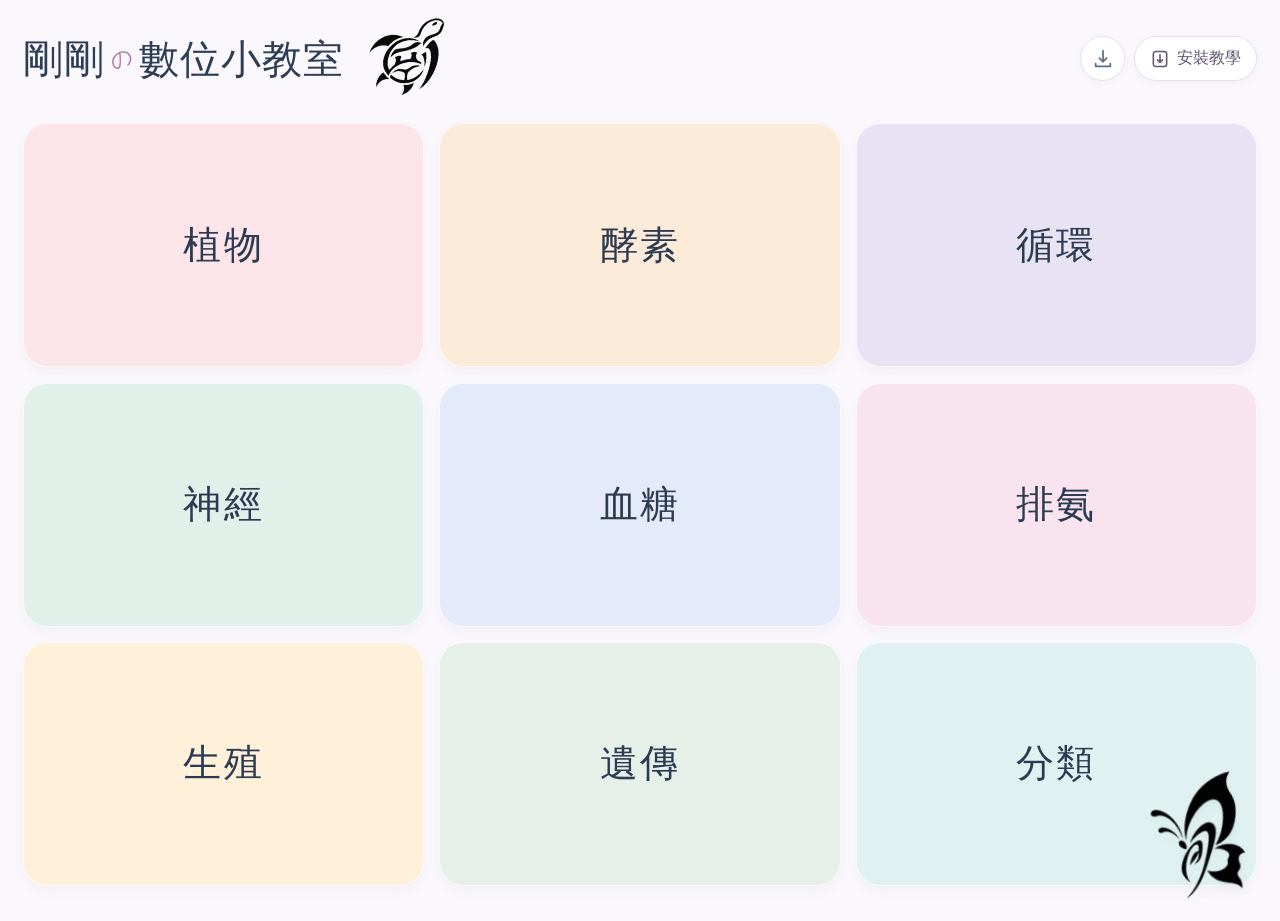
==== commit ab35c5ba: "Update Bio-Class v5.3" ====
--- a/index.html
+++ b/index.html
@@ -16,13 +16,9 @@
   <div class="shell">
     <header class="header">
       <div class="identity">
-        <img class="app-mark" src="./assets/app-icon-192.png" width="60" height="60" alt="" aria-hidden="true">
         <div class="brand-row">
           <h1>剛剛<span class="kana-no">の</span>數位小教室</h1>
-          <div class="brand-logos" aria-label="蝴蝶與海龜品牌標誌">
-            <span class="brand-logo brand-logo-butterfly"><img src="./assets/brand-butterfly.png" alt="蝴蝶 Logo"></span>
-            <span class="brand-logo brand-logo-turtle"><img src="./assets/brand-turtle.png" alt="海龜 Logo"></span>
-          </div>
+          <img class="header-turtle" src="./assets/brand-turtle.png" alt="" aria-hidden="true">
         </div>
       </div>
       <div class="header-actions"><a class="offline-entry" href="./offline.html" title="離線教材下載" aria-label="離線教材下載"><svg viewBox="0 0 24 24" fill="none" stroke="currentColor" stroke-width="1.9" stroke-linecap="round" stroke-linejoin="round" aria-hidden="true"><path d="M12 3v12m-4-4 4 4 4-4"/><path d="M4 17v3h16v-3"/></svg></a><button class="install-button" id="install-help" type="button" aria-haspopup="dialog" aria-controls="install-dialog">
@@ -36,9 +32,9 @@
       </button>
       <h2 id="section-name"></h2>
     </div>
-    <main id="grid" class="grid" aria-label="教學網站選單">
+    <div class="grid-stage"><img class="floating-brand floating-butterfly" src="./assets/brand-butterfly.png" alt="" aria-hidden="true"><main id="grid" class="grid" aria-label="教學網站選單">
       <p class="loading">正在載入…</p>
-    </main>
+    </main></div>
   </div>
   <dialog class="install-dialog" id="install-dialog" aria-labelledby="install-title">
     <div class="dialog-top">
--- a/style.css
+++ b/style.css
@@ -31,3 +31,38 @@
 @media(orientation:landscape) and (max-height:700px){.brand-logo{width:42px;height:42px;border-radius:12px}.brand-row h1{font-size:clamp(21px,2.8vw,31px)}}
 @media(max-width:780px){.brand-logos{gap:5px}.brand-logo{width:39px;height:39px}.brand-row h1{font-size:clamp(19px,3.5vw,30px)}}
 @media(max-width:650px){.brand-row{flex-wrap:wrap}.brand-logos{margin-left:1px}}
+
+/* v5.3: airy, large transparent animal silhouettes outside the tile content. */
+.shell{position:relative;isolation:isolate}
+.header{position:relative;z-index:2}
+.identity{gap:0}.app-mark,.brand-logos{display:none!important}
+.brand-row h1{font-size:clamp(25px,3.25vw,40px);letter-spacing:.025em}
+.kana-no{font-size:.55em;vertical-align:.2em;margin:0 .25em;transform:rotate(-24deg) translateY(-2px);color:#b878a0}
+.grid-stage{position:relative;flex:1;display:flex;min-height:0}
+.grid-stage .grid{width:100%;position:relative;z-index:1}
+.floating-brand{position:absolute;z-index:2;object-fit:contain;pointer-events:none;user-select:none;filter:drop-shadow(0 5px 4px rgba(41,39,54,.05))}
+.floating-butterfly{width:clamp(108px,12vw,166px);height:auto;top:-65px;right:clamp(48px,11vw,145px);transform:rotate(-16deg);opacity:.87}
+.floating-turtle{width:clamp(130px,14vw,196px);height:auto;bottom:-33px;right:-34px;transform:rotate(11deg);opacity:.85}
+/* Keep art from obscuring tap targets: reserve a narrow clear edge at the top/bottom. */
+.grid-stage .grid:not(.children){padding-top:36px;padding-bottom:23px}
+.grid-stage:has(.grid.children) .floating-brand{display:none}
+@media(orientation:landscape) and (max-height:700px){
+ .floating-butterfly{width:110px;top:-39px;right:85px}
+ .floating-turtle{width:125px;bottom:-16px;right:-12px}
+ .grid-stage .grid:not(.children){padding-top:20px;padding-bottom:10px}
+}
+@media(max-width:650px){.floating-butterfly{width:85px;top:-35px;right:35px}.floating-turtle{width:95px;right:-8px;bottom:-15px}.grid-stage .grid:not(.children){padding-top:26px}}
+
+/* v5.3 final: turtle beside the title, butterfly at the bottom-right grid corner. */
+.header{overflow:visible}
+.brand-row{position:relative;gap:clamp(8px,1.3vw,18px);overflow:visible}
+.header-turtle{display:block;width:clamp(62px,7.4vw,112px);height:clamp(60px,7.3vw,105px);object-fit:contain;flex-shrink:0;align-self:center;transform:rotate(-8deg);pointer-events:none;user-select:none}
+.grid-stage .floating-butterfly{width:clamp(105px,11vw,168px);top:auto;right:clamp(-22px,-1vw,-8px);bottom:clamp(-25px,-1.7vw,-10px);transform:rotate(-12deg);opacity:1}
+.grid-stage .grid:not(.children){padding-top:0;padding-bottom:0}
+@media(orientation:landscape) and (max-height:700px){
+ .header-turtle{width:clamp(60px,7vw,88px);height:clamp(54px,7vw,80px)}
+ .grid-stage .floating-butterfly{width:clamp(92px,10vw,125px);bottom:-12px;right:-9px}
+ .grid-stage .grid:not(.children){padding-top:0;padding-bottom:0}
+}
+@media(max-width:800px){.brand-row h1{font-size:clamp(19px,3.1vw,30px)}.header-turtle{width:clamp(44px,7vw,72px);height:clamp(44px,7vw,72px)}}
+@media(max-width:650px){.header-turtle{width:44px;height:44px}.grid-stage .floating-butterfly{width:88px;bottom:-10px;right:-7px}}
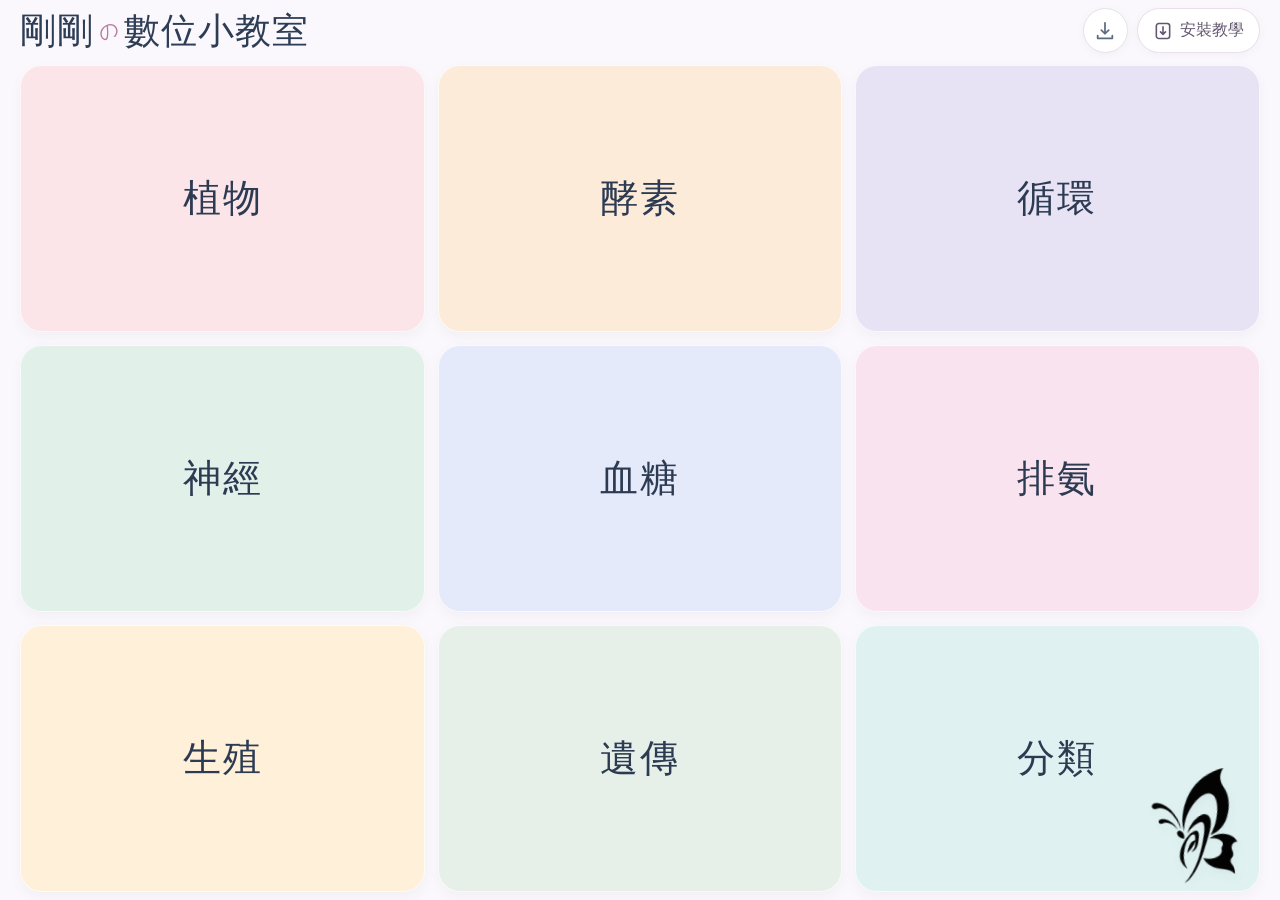
==== commit 66d473e2: "Update Bio-Class v5.4" ====
--- a/index.html
+++ b/index.html
@@ -18,7 +18,6 @@
       <div class="identity">
         <div class="brand-row">
           <h1>剛剛<span class="kana-no">の</span>數位小教室</h1>
-          <img class="header-turtle" src="./assets/brand-turtle.png" alt="" aria-hidden="true">
         </div>
       </div>
       <div class="header-actions"><a class="offline-entry" href="./offline.html" title="離線教材下載" aria-label="離線教材下載"><svg viewBox="0 0 24 24" fill="none" stroke="currentColor" stroke-width="1.9" stroke-linecap="round" stroke-linejoin="round" aria-hidden="true"><path d="M12 3v12m-4-4 4 4 4-4"/><path d="M4 17v3h16v-3"/></svg></a><button class="install-button" id="install-help" type="button" aria-haspopup="dialog" aria-controls="install-dialog">
@@ -36,6 +35,7 @@
       <p class="loading">正在載入…</p>
     </main></div>
   </div>
+  <div id="update-banner" class="update-banner" hidden role="status"><span>網站有新版</span><button id="update-now" type="button">立即更新</button><button id="update-dismiss" type="button" aria-label="稍後更新">×</button></div>
   <dialog class="install-dialog" id="install-dialog" aria-labelledby="install-title">
     <div class="dialog-top">
       <h2 id="install-title">安裝到 iPad</h2>
--- a/style.css
+++ b/style.css
@@ -66,3 +66,20 @@
 }
 @media(max-width:800px){.brand-row h1{font-size:clamp(19px,3.1vw,30px)}.header-turtle{width:clamp(44px,7vw,72px);height:clamp(44px,7vw,72px)}}
 @media(max-width:650px){.header-turtle{width:44px;height:44px}.grid-stage .floating-butterfly{width:88px;bottom:-10px;right:-7px}}
+
+/* v5.4: fixed, non-scrolling portal viewport (including iPad landscape). */
+html,body{width:100%;height:100%;overflow:hidden;overscroll-behavior:none}
+.shell{width:100%;height:100vh;height:100dvh;min-height:0;max-height:100dvh;overflow:hidden;gap:clamp(6px,1.3vh,14px);padding:clamp(8px,1.5vh,16px) clamp(10px,1.6vw,22px);padding-top:max(8px,env(safe-area-inset-top));padding-bottom:max(8px,env(safe-area-inset-bottom))}
+.header{flex:0 0 auto;min-height:0;gap:8px}.brand-row{min-width:0}.brand-row h1{font-size:clamp(18px,3vw,36px);max-width:100%;white-space:nowrap}.header-actions{flex-shrink:0}
+.header-turtle,.floating-turtle{display:none!important}
+.grid-stage{flex:1 1 0;min-height:0;overflow:visible}.grid-stage .grid{height:100%;min-height:0;grid-template-columns:repeat(3,minmax(0,1fr));grid-template-rows:repeat(3,minmax(0,1fr));grid-auto-rows:minmax(0,1fr);align-content:stretch;gap:clamp(6px,1.4vh,15px)}
+.grid-stage .grid.children{grid-template-rows:repeat(3,minmax(0,1fr));align-content:start;flex:1}
+.grid .tile,.grid.children .tile{min-width:0;min-height:0;height:100%;padding:clamp(4px,1vh,12px);border-radius:clamp(12px,1.7vw,23px)}
+.grid .tile span{font-size:clamp(18px,min(3vw,4.2vh),38px);overflow-wrap:anywhere}
+.grid.children .tile span{font-size:clamp(17px,min(2.8vw,4vh),34px)}
+.grid-stage .floating-butterfly{width:clamp(68px,10vw,130px);right:0;bottom:0;max-height:38%;object-fit:contain}
+.section-bar{flex:0 0 auto;min-height:0;height:clamp(32px,6vh,45px)}
+.update-banner[hidden]{display:none}.update-banner{position:fixed;z-index:50;top:max(8px,env(safe-area-inset-top));left:50%;transform:translateX(-50%);display:flex;align-items:center;gap:10px;white-space:nowrap;padding:8px 10px 8px 16px;border:1px solid #d9cce5;border-radius:16px;background:#fff;box-shadow:0 8px 30px #40324a35;font-size:14px;font-weight:700}
+.update-banner button{border:0;border-radius:10px;min-height:36px;padding:6px 12px;background:#eadcf4;color:#443252;font-weight:750;cursor:pointer}.update-banner #update-dismiss{background:transparent;font-size:22px;padding:2px 8px}
+@media(max-width:650px){.shell{gap:6px}.header{flex-wrap:nowrap}.header-actions{margin-left:0}.install-button{padding:6px 9px;min-height:36px;font-size:12px}.install-button svg{width:16px}.offline-entry{min-width:34px;min-height:34px}.brand-row h1{font-size:clamp(15px,3.4vw,23px)}.grid-stage .grid{grid-template-columns:repeat(3,minmax(0,1fr));grid-template-rows:repeat(3,minmax(0,1fr))}.grid .tile span{font-size:clamp(16px,3.4vw,25px)}.grid-stage .floating-butterfly{width:clamp(60px,12vw,95px)}}
+@media(orientation:landscape) and (max-height:540px){.shell{gap:5px;padding-top:5px;padding-bottom:5px}.header{height:42px}.brand-row h1{font-size:clamp(18px,2.6vw,30px)}.grid .tile span{font-size:clamp(17px,3.6vh,28px)}.grid-stage .floating-butterfly{width:clamp(60px,8vw,95px)}}
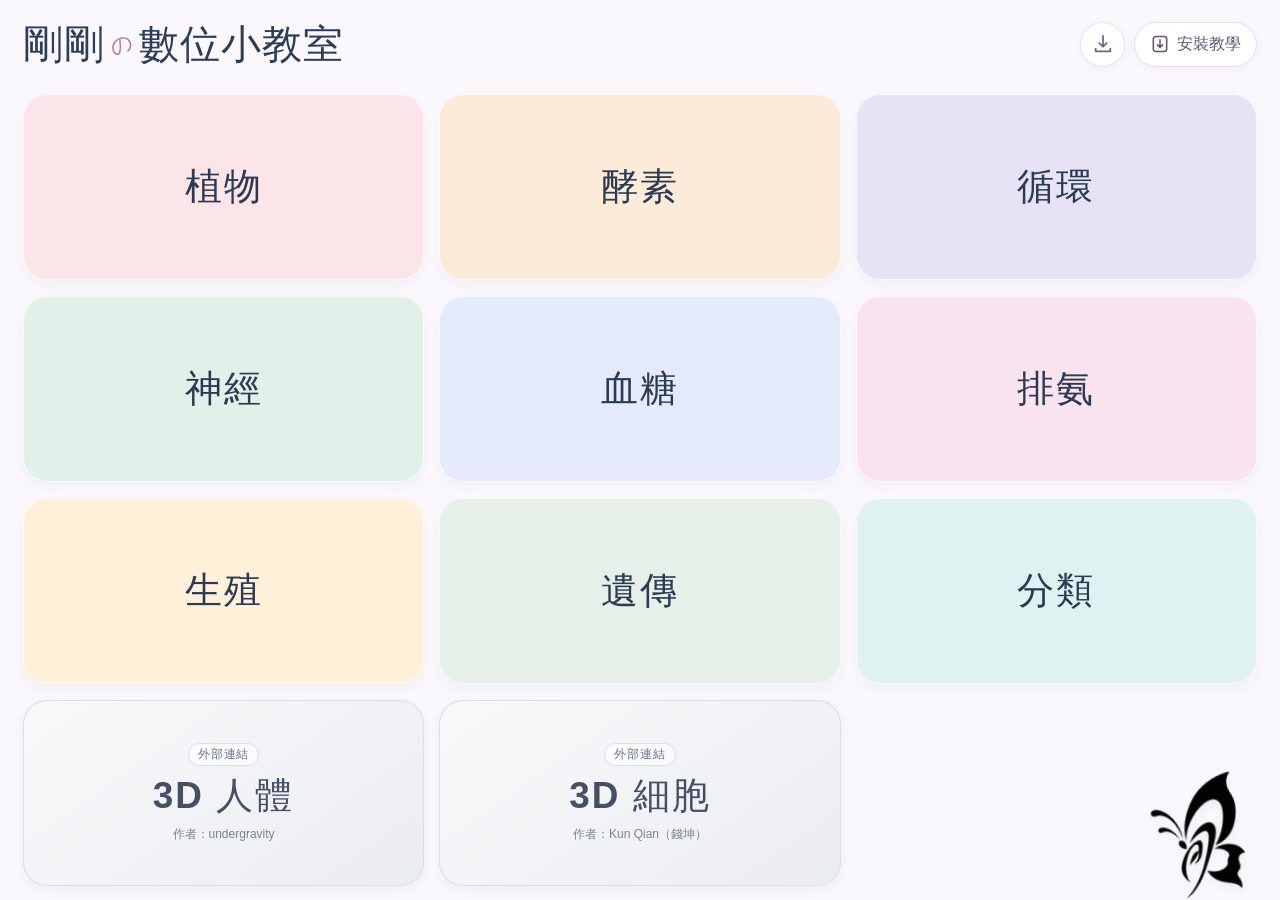
==== commit 051dc272: "Add files via upload" ====
--- a/index.html
+++ b/index.html
@@ -35,7 +35,6 @@
       <p class="loading">正在載入…</p>
     </main></div>
   </div>
-  <div id="update-banner" class="update-banner" hidden role="status"><span>網站有新版</span><button id="update-now" type="button">立即更新</button><button id="update-dismiss" type="button" aria-label="稍後更新">×</button></div>
   <dialog class="install-dialog" id="install-dialog" aria-labelledby="install-title">
     <div class="dialog-top">
       <h2 id="install-title">安裝到 iPad</h2>
--- a/style.css
+++ b/style.css
@@ -67,19 +67,50 @@
 @media(max-width:800px){.brand-row h1{font-size:clamp(19px,3.1vw,30px)}.header-turtle{width:clamp(44px,7vw,72px);height:clamp(44px,7vw,72px)}}
 @media(max-width:650px){.header-turtle{width:44px;height:44px}.grid-stage .floating-butterfly{width:88px;bottom:-10px;right:-7px}}
 
-/* v5.4: fixed, non-scrolling portal viewport (including iPad landscape). */
-html,body{width:100%;height:100%;overflow:hidden;overscroll-behavior:none}
-.shell{width:100%;height:100vh;height:100dvh;min-height:0;max-height:100dvh;overflow:hidden;gap:clamp(6px,1.3vh,14px);padding:clamp(8px,1.5vh,16px) clamp(10px,1.6vw,22px);padding-top:max(8px,env(safe-area-inset-top));padding-bottom:max(8px,env(safe-area-inset-bottom))}
-.header{flex:0 0 auto;min-height:0;gap:8px}.brand-row{min-width:0}.brand-row h1{font-size:clamp(18px,3vw,36px);max-width:100%;white-space:nowrap}.header-actions{flex-shrink:0}
-.header-turtle,.floating-turtle{display:none!important}
-.grid-stage{flex:1 1 0;min-height:0;overflow:visible}.grid-stage .grid{height:100%;min-height:0;grid-template-columns:repeat(3,minmax(0,1fr));grid-template-rows:repeat(3,minmax(0,1fr));grid-auto-rows:minmax(0,1fr);align-content:stretch;gap:clamp(6px,1.4vh,15px)}
-.grid-stage .grid.children{grid-template-rows:repeat(3,minmax(0,1fr));align-content:start;flex:1}
-.grid .tile,.grid.children .tile{min-width:0;min-height:0;height:100%;padding:clamp(4px,1vh,12px);border-radius:clamp(12px,1.7vw,23px)}
-.grid .tile span{font-size:clamp(18px,min(3vw,4.2vh),38px);overflow-wrap:anywhere}
-.grid.children .tile span{font-size:clamp(17px,min(2.8vw,4vh),34px)}
-.grid-stage .floating-butterfly{width:clamp(68px,10vw,130px);right:0;bottom:0;max-height:38%;object-fit:contain}
-.section-bar{flex:0 0 auto;min-height:0;height:clamp(32px,6vh,45px)}
-.update-banner[hidden]{display:none}.update-banner{position:fixed;z-index:50;top:max(8px,env(safe-area-inset-top));left:50%;transform:translateX(-50%);display:flex;align-items:center;gap:10px;white-space:nowrap;padding:8px 10px 8px 16px;border:1px solid #d9cce5;border-radius:16px;background:#fff;box-shadow:0 8px 30px #40324a35;font-size:14px;font-weight:700}
-.update-banner button{border:0;border-radius:10px;min-height:36px;padding:6px 12px;background:#eadcf4;color:#443252;font-weight:750;cursor:pointer}.update-banner #update-dismiss{background:transparent;font-size:22px;padding:2px 8px}
-@media(max-width:650px){.shell{gap:6px}.header{flex-wrap:nowrap}.header-actions{margin-left:0}.install-button{padding:6px 9px;min-height:36px;font-size:12px}.install-button svg{width:16px}.offline-entry{min-width:34px;min-height:34px}.brand-row h1{font-size:clamp(15px,3.4vw,23px)}.grid-stage .grid{grid-template-columns:repeat(3,minmax(0,1fr));grid-template-rows:repeat(3,minmax(0,1fr))}.grid .tile span{font-size:clamp(16px,3.4vw,25px)}.grid-stage .floating-butterfly{width:clamp(60px,12vw,95px)}}
-@media(orientation:landscape) and (max-height:540px){.shell{gap:5px;padding-top:5px;padding-bottom:5px}.header{height:42px}.brand-row h1{font-size:clamp(18px,2.6vw,30px)}.grid .tile span{font-size:clamp(17px,3.6vh,28px)}.grid-stage .floating-butterfly{width:clamp(60px,8vw,95px)}}
+
+/* v5.3.1 -- additive external cards; preserve the nine original pastel tiles. */
+/* Keep the homepage fitted within one screen, including on landscape iPads. */
+html,body{height:100%;width:100%;overflow:hidden;overscroll-behavior:none}
+.shell{height:100dvh;min-height:0;overflow:hidden}
+.grid-stage{min-height:0;overflow:visible}
+.grid-stage .grid:not(.children){
+  flex:1;min-height:0;height:100%;align-content:stretch;
+  grid-template-columns:repeat(var(--home-cols,3),minmax(0,1fr));
+  grid-template-rows:repeat(var(--home-rows,4),minmax(0,1fr));
+  grid-auto-rows:minmax(0,1fr);
+}
+.grid-stage .grid:not(.children)>.tile{min-height:0;min-width:0;padding:clamp(5px,1.3vh,12px)}
+.grid-stage .grid:not(.children)>.tile span{font-size:clamp(20px,min(3vw,4.1vh),38px)}
+/* External sites: gentle mist-white and pale-gray cards, deliberately no topic palette. */
+.grid-stage .grid .tile-external{
+  display:flex;flex-direction:column;justify-content:center;align-items:center;gap:clamp(4px,.7vh,9px);
+  color:#465065!important;
+  background:linear-gradient(145deg,#f9f9fb 0%,#f1f2f5 57%,#e9ecf1 100%)!important;
+  border:1px solid rgba(215,220,228,.92);
+  box-shadow:0 5px 12px rgba(76,88,103,.06);
+  text-align:center;
+}
+.grid-stage .grid .tile-external .external-label{
+  display:inline-block;border:1px solid #d9dde5;background:rgba(255,255,255,.64);
+  border-radius:999px;padding:2px 9px;
+  color:#687287;font-size:clamp(10px,1.05vw,12px);
+  line-height:1.4;font-weight:700;letter-spacing:.07em;
+}
+.grid-stage .grid .tile-external .external-credit{
+  color:#7c8390;font-size:clamp(10px,1.08vw,12px);line-height:1.3;font-weight:500;
+  letter-spacing:0;
+}
+.grid-stage .grid.children .tile{min-width:0}
+@media(orientation:landscape) and (max-height:570px){
+  .shell{gap:7px;padding:7px 12px}
+  .header{min-height:40px}
+  .brand-row h1{font-size:clamp(18px,2.8vw,27px)}
+  .grid-stage .grid:not(.children){gap:clamp(6px,1vw,12px)}
+  .grid-stage .grid:not(.children)>.tile span{font-size:clamp(17px,2.55vw,27px)}
+}
+@media(max-width:650px){
+  .grid-stage .grid:not(.children){gap:clamp(5px,1.6vw,10px)}
+  .grid-stage .grid:not(.children)>.tile span{font-size:clamp(18px,4vw,27px)}
+  .grid-stage .grid .tile-external{gap:3px}
+  .grid-stage .grid .tile-external .external-credit{font-size:10px}
+}
